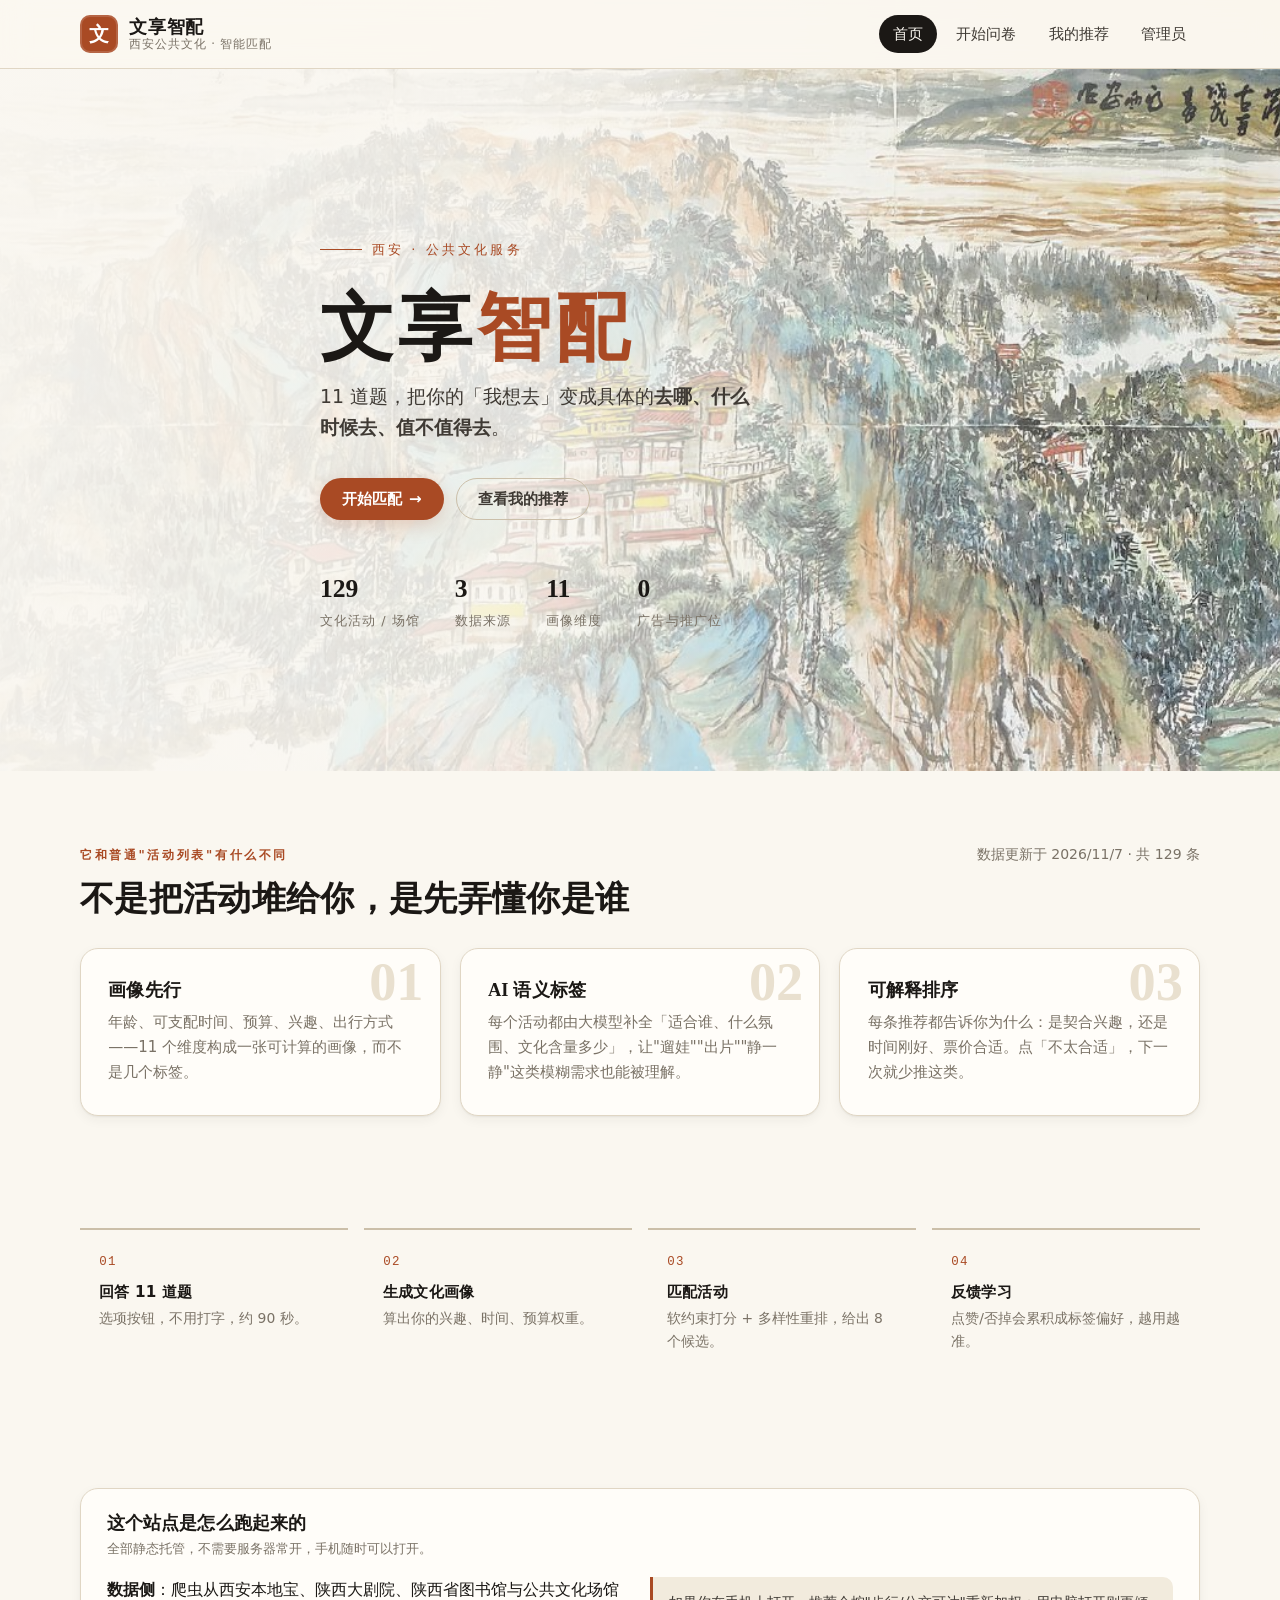
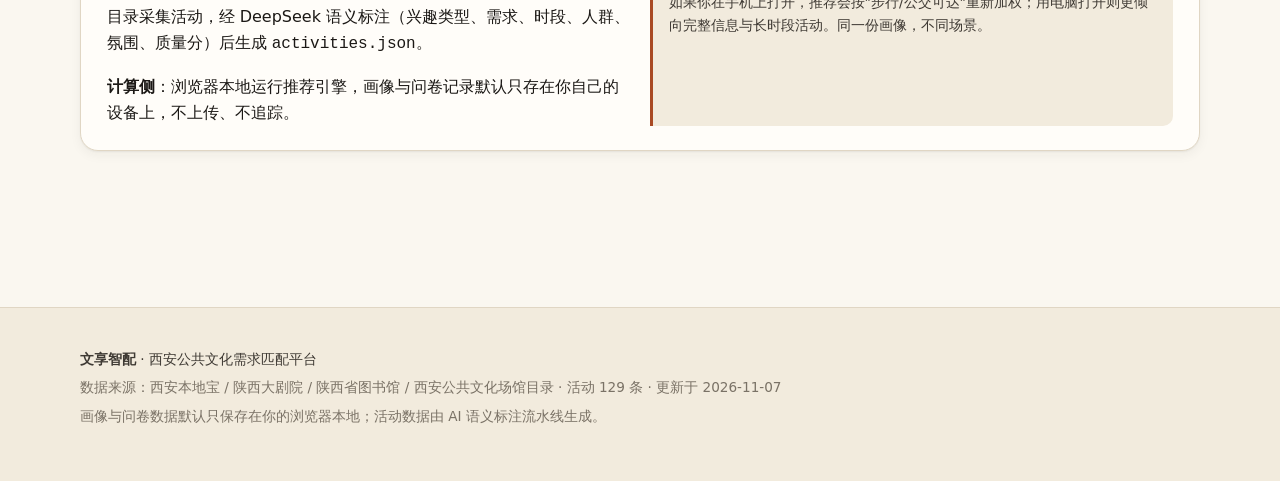
==== web/index.html @ 98fc0328 "feat: static-first rewrite with Pages deploy, explainable recommender and optional API - 前端改为纯静态 SPA" ====
<!DOCTYPE html>
<html lang="zh-CN">
<head>
  <meta charset="UTF-8">
  <meta name="viewport" content="width=device-width, initial-scale=1.0">
  <title>文享智配 · 西安公共文化智能匹配</title>
  <meta name="description" content="用 11 道题生成你的文化画像，从西安 129 个公共文化活动与场馆中，匹配此刻最适合你的那一个。">
  <meta property="og:title" content="文享智配 · 西安公共文化智能匹配">
  <meta property="og:description" content="问卷画像 + AI 语义标签 + 可解释推荐，帮你决定这个周末去哪儿。">
  <link rel="icon" href="assets/images/favicon.svg" type="image/svg+xml">
  <meta name="theme-color" content="#a94a24">
  <link rel="manifest" href="manifest.webmanifest">
  <link rel="stylesheet" href="assets/css/app.css">
</head>
<body>
  <header class="topbar" id="topbar"></header>

  <main>
    <section class="hero">
      <div class="hero-bg" aria-hidden="true"></div>
      <div class="wrap hero-inner">
        <p class="hero-kicker">西安 · 公共文化服务</p>
        <h1>文享<span class="accent">智配</span></h1>
        <p class="hero-sub">11 道题，把你的「我想去」变成具体的<strong>去哪、什么时候去、值不值得去</strong>。</p>
        <div class="hero-actions">
          <a class="btn btn-primary" href="survey.html">开始匹配 <span aria-hidden="true">→</span></a>
          <a class="btn btn-ghost" href="recommend.html" id="cta-recommend">查看我的推荐</a>
        </div>
        <div class="hero-stats">
          <div><strong id="stat-activities">—</strong><span>文化活动 / 场馆</span></div>
          <div><strong id="stat-sources">—</strong><span>数据来源</span></div>
          <div><strong>11</strong><span>画像维度</span></div>
          <div><strong>0</strong><span>广告与推广位</span></div>
        </div>
      </div>
    </section>

    <section class="section">
      <div class="wrap">
        <div class="section-head">
          <div>
            <p class="eyebrow">它和普通"活动列表"有什么不同</p>
            <h2>不是把活动堆给你，是先弄懂你是谁</h2>
          </div>
          <p class="muted small" id="dataset-note">正在加载活动数据…</p>
        </div>
        <div class="feature-grid">
          <article class="feature" data-step="01">
            <h3>画像先行</h3>
            <p>年龄、可支配时间、预算、兴趣、出行方式——11 个维度构成一张可计算的画像，而不是几个标签。</p>
          </article>
          <article class="feature" data-step="02">
            <h3>AI 语义标签</h3>
            <p>每个活动都由大模型补全「适合谁、什么氛围、文化含量多少」，让"遛娃""出片""静一静"这类模糊需求也能被理解。</p>
          </article>
          <article class="feature" data-step="03">
            <h3>可解释排序</h3>
            <p>每条推荐都告诉你为什么：是契合兴趣，还是时间刚好、票价合适。点「不太合适」，下一次就少推这类。</p>
          </article>
        </div>
      </div>
    </section>

    <section class="section-tight">
      <div class="wrap">
        <div class="flow">
          <div class="flow-step"><h4>回答 11 道题</h4><p>选项按钮，不用打字，约 90 秒。</p></div>
          <div class="flow-step"><h4>生成文化画像</h4><p>算出你的兴趣、时间、预算权重。</p></div>
          <div class="flow-step"><h4>匹配活动</h4><p>软约束打分 + 多样性重排，给出 8 个候选。</p></div>
          <div class="flow-step"><h4>反馈学习</h4><p>点赞/否掉会累积成标签偏好，越用越准。</p></div>
        </div>
      </div>
    </section>

    <section class="section">
      <div class="wrap">
        <div class="panel">
          <h3>这个站点是怎么跑起来的</h3>
          <p class="panel-sub">全部静态托管，不需要服务器常开，手机随时可以打开。</p>
          <div class="chart-grid">
            <div>
              <p><strong>数据侧</strong>：爬虫从西安本地宝、陕西大剧院、陕西省图书馆与公共文化场馆目录采集活动，经 DeepSeek 语义标注（兴趣类型、需求、时段、人群、氛围、质量分）后生成 <span class="mono">activities.json</span>。</p>
              <p style="margin-bottom:0"><strong>计算侧</strong>：浏览器本地运行推荐引擎，画像与问卷记录默认只存在你自己的设备上，不上传、不追踪。</p>
            </div>
            <div class="note">
              如果你在手机上打开，推荐会按"步行/公交可达"重新加权；用电脑打开则更倾向完整信息与长时段活动。同一份画像，不同场景。
            </div>
          </div>
        </div>
      </div>
    </section>
  </main>

  <footer class="site-footer" id="footer"></footer>

  <script type="module" src="assets/js/pages/index.js"></script>
</body>
</html>
---- web/assets/css/app.css ----
/* =========================================================================
   文享智配 · 设计系统
   纸张感底色 + 碑林墨色 + 陶土色强调，衬线标题，纯本地字体，无外部依赖。
   ========================================================================= */

:root {
  --ink: #1b1815;
  --ink-2: #3f3a34;
  --muted: #7a7266;
  --paper: #faf7f0;
  --paper-2: #f2ebdd;
  --paper-3: #e9e0cf;
  --line: #e0d6c4;
  --line-strong: #cbbfa9;
  --clay: #a94a24;
  --clay-dark: #8a3a1a;
  --clay-soft: #f6e5da;
  --jade: #35604d;
  --jade-soft: #e3ede7;
  --gold: #a98428;
  --warn: #8a5a12;
  --warn-soft: #fbf1dc;
  --white: #fffdf9;
  --shadow-sm: 0 1px 2px rgba(40, 30, 20, 0.06), 0 4px 12px rgba(40, 30, 20, 0.05);
  --shadow-md: 0 4px 12px rgba(40, 30, 20, 0.07), 0 18px 40px rgba(40, 30, 20, 0.08);
  --radius: 18px;
  --radius-sm: 12px;
  --radius-pill: 999px;
  --ring-track: #e8ddcb;
  --ring-fill: var(--clay);
  --serif: "Noto Serif SC", "Source Han Serif SC", "Songti SC", "STSong", "SimSun", Georgia, serif;
  --sans: system-ui, -apple-system, "PingFang SC", "Hiragino Sans GB", "Microsoft YaHei", "Segoe UI", sans-serif;
  --mono: "SF Mono", ui-monospace, "Cascadia Mono", Consolas, monospace;
  --maxw: 1120px;
}

* { box-sizing: border-box; }

[hidden] { display: none !important; }

html { scroll-behavior: smooth; }

body {
  margin: 0;
  background: var(--paper);
  color: var(--ink);
  font-family: var(--sans);
  font-size: 16px;
  line-height: 1.65;
  -webkit-font-smoothing: antialiased;
  text-rendering: optimizeLegibility;
}

body::before {
  content: "";
  position: fixed;
  inset: 0;
  pointer-events: none;
  z-index: -1;
  background:
    radial-gradient(1200px 600px at 12% -10%, #fffdf8 0%, transparent 60%),
    radial-gradient(900px 500px at 100% 0%, #f7f0e2 0%, transparent 55%);
}

h1, h2, h3, h4 {
  font-family: var(--serif);
  font-weight: 700;
  line-height: 1.25;
  color: var(--ink);
  margin: 0 0 0.5em;
  letter-spacing: 0.01em;
}

p { margin: 0 0 1em; }
a { color: var(--clay-dark); text-decoration: none; }
a:hover { text-decoration: underline; }
img { max-width: 100%; display: block; }
button { font: inherit; }
:focus-visible { outline: 2px solid var(--clay); outline-offset: 3px; border-radius: 4px; }

.muted { color: var(--muted); }
.small { font-size: 0.875rem; }
.mono { font-family: var(--mono); }
.sr-only {
  position: absolute; width: 1px; height: 1px; padding: 0; margin: -1px;
  overflow: hidden; clip: rect(0 0 0 0); white-space: nowrap; border: 0;
}

.wrap { width: min(100% - 2.5rem, var(--maxw)); margin-inline: auto; }
.section { padding: 4.5rem 0; }
.section-tight { padding: 2.5rem 0; }
.section-head { display: flex; align-items: baseline; justify-content: space-between; gap: 1rem; margin-bottom: 1.75rem; flex-wrap: wrap; }
.section-head h2 { font-size: clamp(1.5rem, 3vw, 2.1rem); margin: 0; }
.eyebrow {
  font-family: var(--sans); font-size: 0.75rem; letter-spacing: 0.22em;
  text-transform: uppercase; color: var(--clay); font-weight: 700; margin-bottom: 0.75rem;
}
.lead { font-size: 1.1rem; color: var(--ink-2); max-width: 62ch; }

/* ------------------------------------------------------------------ 顶栏 */
.topbar { position: sticky; top: 0; z-index: 50; background: rgba(250, 247, 240, 0.82); backdrop-filter: blur(14px); border-bottom: 1px solid var(--line); }
.topbar-inner { width: min(100% - 2.5rem, var(--maxw)); margin-inline: auto; display: flex; align-items: center; justify-content: space-between; gap: 1.5rem; height: 68px; }
.brand { display: inline-flex; align-items: center; gap: 0.7rem; color: var(--ink); }
.brand:hover { text-decoration: none; }
.brand-mark {
  width: 38px; height: 38px; display: grid; place-items: center;
  background: var(--clay); color: #fff; border-radius: 10px;
  font-family: var(--serif); font-size: 1.25rem; font-weight: 700;
  box-shadow: inset 0 0 0 2px rgba(255,255,255,0.15);
}
.brand-text { display: flex; flex-direction: column; line-height: 1.15; }
.brand-text strong { font-family: var(--serif); font-size: 1.15rem; letter-spacing: 0.04em; }
.brand-text small { color: var(--muted); font-size: 0.72rem; letter-spacing: 0.08em; }
.topnav { display: flex; gap: 0.35rem; flex-wrap: wrap; }
.topnav a {
  color: var(--ink-2); padding: 0.45rem 0.85rem; border-radius: var(--radius-pill);
  font-size: 0.92rem; transition: background 0.18s ease, color 0.18s ease;
}
.topnav a:hover { background: var(--paper-2); text-decoration: none; }
.topnav a.is-active { background: var(--ink); color: var(--paper); }

/* ---------------------------------------------------------------- 按钮 */
.btn {
  display: inline-flex; align-items: center; justify-content: center; gap: 0.45rem;
  padding: 0.68rem 1.3rem; border-radius: var(--radius-pill);
  border: 1px solid transparent; cursor: pointer; font-size: 0.95rem;
  font-weight: 600; line-height: 1.2; transition: transform 0.16s ease, background 0.18s ease, border-color 0.18s ease, box-shadow 0.18s ease;
  text-decoration: none;
}
.btn:hover { text-decoration: none; transform: translateY(-1px); }
.btn:active { transform: translateY(0); }
.btn-primary { background: var(--clay); color: #fff; box-shadow: 0 6px 18px rgba(169, 74, 36, 0.22); }
.btn-primary:hover { background: var(--clay-dark); }
.btn-ghost { background: transparent; border-color: var(--line-strong); color: var(--ink-2); }
.btn-ghost:hover { border-color: var(--ink-2); background: var(--white); }
.btn-ink { background: var(--ink); color: var(--paper); }
.btn-ink:hover { background: #000; }
.btn-sm { padding: 0.42rem 0.9rem; font-size: 0.85rem; }
.btn[disabled] { opacity: 0.45; pointer-events: none; }

.chip {
  display: inline-flex; align-items: center; gap: 0.3rem;
  padding: 0.28rem 0.7rem; border-radius: var(--radius-pill);
  font-size: 0.8rem; line-height: 1.3; border: 1px solid transparent; white-space: nowrap;
}
.chip-soft { background: var(--clay-soft); color: var(--clay-dark); }
.chip-warn { background: var(--warn-soft); color: var(--warn); }
.chip-jade { background: var(--jade-soft); color: var(--jade); }
.chip-line { border-color: var(--line-strong); color: var(--ink-2); background: var(--white); }
.chip-row { display: flex; flex-wrap: wrap; gap: 0.45rem; }

/* ---------------------------------------------------------------- 首页 */
.hero { position: relative; min-height: min(78vh, 720px); display: grid; align-items: center; overflow: hidden; }
.hero-bg { position: absolute; inset: 0; background: url("../images/xian_city_wall.jpg") center 30% / cover no-repeat; filter: saturate(0.85); }
.hero-bg::after {
  content: ""; position: absolute; inset: 0;
  background: linear-gradient(100deg, rgba(250, 247, 240, 0.97) 0%, rgba(250, 247, 240, 0.86) 42%, rgba(250, 247, 240, 0.25) 78%, rgba(250, 247, 240, 0.05) 100%);
}
.hero-inner { position: relative; z-index: 1; padding: 5.5rem 0 4rem; max-width: 640px; }
.hero h1 { font-size: clamp(2.8rem, 7vw, 4.6rem); letter-spacing: 0.06em; margin-bottom: 0.35rem; }
.hero h1 .accent { color: var(--clay); }
.hero-kicker { display: inline-flex; align-items: center; gap: 0.6rem; font-size: 0.82rem; letter-spacing: 0.24em; color: var(--clay); text-transform: uppercase; margin-bottom: 1.4rem; }
.hero-kicker::before { content: ""; width: 42px; height: 1px; background: var(--clay); display: inline-block; }
.hero-sub { font-size: 1.18rem; color: var(--ink-2); max-width: 36ch; margin-bottom: 2.2rem; }
.hero-actions { display: flex; gap: 0.8rem; flex-wrap: wrap; }
.hero-stats { display: flex; gap: 2.2rem; margin-top: 3rem; flex-wrap: wrap; }
.hero-stats div { display: flex; flex-direction: column; }
.hero-stats strong { font-family: var(--serif); font-size: 1.6rem; color: var(--ink); }
.hero-stats span { font-size: 0.8rem; color: var(--muted); letter-spacing: 0.08em; }

.feature-grid { display: grid; grid-template-columns: repeat(3, 1fr); gap: 1.2rem; }
.feature {
  background: var(--white); border: 1px solid var(--line); border-radius: var(--radius);
  padding: 1.9rem 1.7rem; box-shadow: var(--shadow-sm); position: relative; overflow: hidden;
}
.feature::before { content: attr(data-step); position: absolute; top: 0.4rem; right: 1rem; font-family: var(--serif); font-size: 3.4rem; color: var(--paper-3); font-weight: 700; line-height: 1; }
.feature h3 { font-size: 1.15rem; margin-bottom: 0.5rem; }
.feature p { color: var(--muted); font-size: 0.94rem; margin: 0; }

.flow { display: grid; grid-template-columns: repeat(4, 1fr); gap: 1rem; counter-reset: step; }
.flow-step { padding: 1.4rem 1.2rem; border-top: 2px solid var(--line-strong); }
.flow-step h4 { font-family: var(--sans); font-size: 0.95rem; margin-bottom: 0.35rem; }
.flow-step p { color: var(--muted); font-size: 0.87rem; margin: 0; }
.flow-step::before { counter-increment: step; content: "0" counter(step); display: block; font-family: var(--mono); color: var(--clay); font-size: 0.78rem; margin-bottom: 0.6rem; letter-spacing: 0.1em; }

/* ---------------------------------------------------------------- 问卷 */
.survey-shell { min-height: calc(100vh - 68px); display: grid; place-items: center; padding: 2.5rem 1.25rem 3.5rem; background: linear-gradient(180deg, #f7f2e8 0%, var(--paper) 60%); }
.survey-card { width: min(100%, 780px); background: var(--white); border: 1px solid var(--line); border-radius: 24px; box-shadow: var(--shadow-md); overflow: hidden; }
.survey-top { padding: 1.4rem 1.8rem 1.1rem; border-bottom: 1px solid var(--line); background: linear-gradient(180deg, #fffdf8, #fbf6ec); }
.survey-progress { display: flex; align-items: center; gap: 1rem; margin-top: 0.9rem; }
.progress-track { flex: 1; height: 6px; border-radius: 999px; background: var(--paper-3); overflow: hidden; }
.progress-fill { height: 100%; width: 0; background: linear-gradient(90deg, var(--clay), #c9723f); border-radius: 999px; transition: width 0.45s cubic-bezier(0.22, 1, 0.36, 1); }
.progress-text { font-family: var(--mono); font-size: 0.8rem; color: var(--muted); white-space: nowrap; }
.survey-body { padding: 1.8rem; display: flex; flex-direction: column; gap: 1.1rem; }
.bubble { max-width: 88%; padding: 0.9rem 1.15rem; border-radius: 16px; font-size: 1rem; animation: bubble-in 0.32s ease both; }
.bubble-bot { background: var(--paper-2); color: var(--ink); border-bottom-left-radius: 4px; align-self: flex-start; }
.bubble-user { background: var(--ink); color: var(--paper); border-bottom-right-radius: 4px; align-self: flex-end; }
.bubble + .bubble { margin-top: -0.2rem; }
.survey-question { font-family: var(--serif); font-size: clamp(1.35rem, 2.6vw, 1.7rem); margin: 0.2rem 0 0; }
.survey-why { color: var(--muted); font-size: 0.88rem; margin: 0; }
.options { display: grid; grid-template-columns: repeat(2, 1fr); gap: 0.7rem; }
.options.is-wide { grid-template-columns: repeat(3, 1fr); }
.option {
  text-align: left; background: var(--white); border: 1px solid var(--line);
  border-radius: 14px; padding: 0.85rem 1rem; cursor: pointer; transition: all 0.16s ease;
  display: flex; flex-direction: column; gap: 0.2rem; position: relative;
}
.option:hover { border-color: var(--clay); background: #fffaf5; transform: translateY(-1px); }
.option .opt-key { font-family: var(--mono); font-size: 0.72rem; color: var(--muted); letter-spacing: 0.1em; }
.option .opt-label { font-weight: 600; font-size: 0.98rem; color: var(--ink); }
.option .opt-hint { font-size: 0.78rem; color: var(--muted); line-height: 1.4; }
.option[aria-pressed="true"] { border-color: var(--clay); background: var(--clay-soft); box-shadow: 0 0 0 1px var(--clay) inset; }
.option[aria-pressed="true"] .opt-key { color: var(--clay-dark); }
.survey-actions { display: flex; align-items: center; justify-content: space-between; gap: 1rem; padding-top: 0.4rem; }
.survey-hint { font-size: 0.8rem; color: var(--muted); }
.kbd { font-family: var(--mono); font-size: 0.72rem; border: 1px solid var(--line-strong); border-bottom-width: 2px; border-radius: 5px; padding: 0.05rem 0.35rem; background: var(--white); color: var(--ink-2); }
.typing { display: inline-flex; gap: 4px; align-items: center; }
.typing i { width: 6px; height: 6px; border-radius: 50%; background: var(--muted); animation: blink 1.2s infinite ease-in-out; }
.typing i:nth-child(2) { animation-delay: 0.15s; }
.typing i:nth-child(3) { animation-delay: 0.3s; }

/* ---------------------------------------------------------------- 推荐 */
.page-head { padding: 3rem 0 1.5rem; }
.page-head h1 { font-size: clamp(2rem, 4.6vw, 3rem); }
.profile-bar { display: flex; flex-wrap: wrap; gap: 0.5rem; margin: 1.1rem 0 0; }
.profile-chip { background: var(--white); border: 1px solid var(--line); border-radius: var(--radius-pill); padding: 0.35rem 0.85rem; font-size: 0.82rem; color: var(--ink-2); }
.profile-chip b { color: var(--muted); font-weight: 500; margin-right: 0.3rem; }

.lookup { background: var(--white); border: 1px solid var(--line); border-radius: var(--radius); padding: 1.35rem 1.5rem; box-shadow: var(--shadow-sm); margin-bottom: 1.5rem; }
.lookup h2 { font-family: var(--sans); font-size: 1rem; letter-spacing: 0.02em; margin-bottom: 0.75rem; }
.lookup-row { display: flex; gap: 0.6rem; flex-wrap: wrap; }
.lookup input {
  flex: 1 1 320px; min-width: 0; padding: 0.75rem 1rem; border-radius: var(--radius-pill);
  border: 1px solid var(--line-strong); background: var(--paper); font: inherit; color: var(--ink);
}
.lookup input:focus { outline: none; border-color: var(--clay); background: var(--white); box-shadow: 0 0 0 3px rgba(169, 74, 36, 0.12); }
.example-chips { display: flex; flex-wrap: wrap; gap: 0.4rem; margin-top: 0.8rem; }
.example-chip { background: var(--paper-2); border: none; color: var(--ink-2); border-radius: var(--radius-pill); padding: 0.3rem 0.75rem; font-size: 0.8rem; cursor: pointer; }
.example-chip:hover { background: var(--paper-3); }

.toolbar { display: flex; align-items: center; justify-content: space-between; gap: 1rem; flex-wrap: wrap; margin-bottom: 1.2rem; }
.toolbar .meta { font-size: 0.85rem; color: var(--muted); }
.toolbar-actions { display: flex; gap: 0.5rem; flex-wrap: wrap; }

.rec-list { display: flex; flex-direction: column; gap: 1rem; }
.rec-card {
  display: grid; grid-template-columns: 96px 1fr; gap: 1.4rem;
  background: var(--white); border: 1px solid var(--line); border-radius: var(--radius);
  padding: 1.5rem 1.6rem; box-shadow: var(--shadow-sm);
  animation: card-in 0.5s cubic-bezier(0.22, 1, 0.36, 1) both; animation-delay: var(--delay, 0ms);
  transition: box-shadow 0.2s ease, transform 0.2s ease, border-color 0.2s ease;
}
.rec-card:hover { box-shadow: var(--shadow-md); transform: translateY(-2px); border-color: var(--line-strong); }
.rec-score { display: flex; flex-direction: column; align-items: center; gap: 0.4rem; }
.rec-body { display: flex; flex-direction: column; min-width: 0; }
.ring { display: block; }
.ring-text { font-family: var(--serif); font-size: 1.15rem; font-weight: 700; fill: var(--ink); }
.rec-score-label { font-size: 0.72rem; color: var(--clay); letter-spacing: 0.06em; text-align: center; }
.rec-head h3 { font-size: 1.32rem; margin: 0 0 0.3rem; }
.rec-meta { display: flex; flex-wrap: wrap; gap: 0.5rem; margin: 0; font-size: 0.82rem; color: var(--muted); }
.rec-meta span { position: relative; }
.rec-meta span + span::before { content: "·"; margin-right: 0.5rem; color: var(--line-strong); }
.price-tag { color: var(--ink-2); font-weight: 600; }
.price-tag.is-free { color: var(--jade); }
.rec-summary { margin: 0.75rem 0 0.85rem; color: var(--ink-2); font-size: 0.97rem; }
.rec-ai {
  margin: 0 0 0.85rem; padding: 0.7rem 0.9rem; border-radius: 10px;
  background: var(--jade-soft); color: #24483a; font-size: 0.9rem; line-height: 1.6;
}
.ai-badge {
  display: inline-block; margin-right: 0.45rem; padding: 0.05rem 0.4rem;
  border-radius: 4px; background: var(--jade); color: #fff;
  font-size: 0.68rem; letter-spacing: 0.06em; vertical-align: 0.1em;
}
.rec-detail { margin: 0.9rem 0 0; border-top: 1px dashed var(--line); padding-top: 0.7rem; }
.rec-detail summary { cursor: pointer; font-size: 0.85rem; color: var(--clay-dark); font-weight: 600; list-style: none; display: inline-flex; align-items: center; gap: 0.35rem; }
.rec-detail summary::-webkit-details-marker { display: none; }
.rec-detail summary::after { content: "＋"; font-size: 0.8rem; }
.rec-detail[open] summary::after { content: "－"; }
.dim-list { display: grid; gap: 0.4rem; margin: 0.8rem 0; }
.dim-row { display: grid; grid-template-columns: 5rem 1fr 2rem; align-items: center; gap: 0.6rem; font-size: 0.8rem; color: var(--muted); }
.dim-row b { font-family: var(--mono); font-weight: 500; color: var(--ink-2); text-align: right; }
.dim-track { height: 5px; background: var(--paper-3); border-radius: 999px; overflow: hidden; }
.dim-track i { display: block; height: 100%; background: linear-gradient(90deg, var(--clay), #d08a5c); border-radius: 999px; }
.rec-facts { display: grid; grid-template-columns: 3rem 1fr; gap: 0.35rem 0.8rem; margin: 0.6rem 0 0; font-size: 0.85rem; }
.rec-facts dt { color: var(--muted); }
.rec-facts dd { margin: 0; color: var(--ink-2); }
.rec-foot { display: flex; align-items: center; justify-content: space-between; gap: 1rem; margin-top: 1rem; flex-wrap: wrap; }
.rec-actions { display: flex; gap: 0.4rem; }
.btn-like, .btn-dislike { background: var(--paper-2); border: 1px solid transparent; color: var(--ink-2); font-size: 0.82rem; padding: 0.4rem 0.85rem; }
.btn-like:hover { background: var(--jade-soft); color: var(--jade); }
.btn-dislike:hover { background: var(--warn-soft); color: var(--warn); }
.btn-like[aria-pressed="true"] { background: var(--jade); color: #fff; }
.btn-dislike[aria-pressed="true"] { background: var(--warn); color: #fff; }

.empty-state { text-align: center; padding: 3rem 1.5rem; background: var(--white); border: 1px dashed var(--line-strong); border-radius: var(--radius); }

/* 没有画像时，隐藏需要画像才有意义的控件 */
body.no-profile .lookup,
body.no-profile .toolbar-actions { display: none; }
.empty-state h3 { margin-bottom: 0.5rem; }
.empty-state p { color: var(--muted); margin-bottom: 1.2rem; }
.loading { padding: 3rem; text-align: center; color: var(--muted); }

/* ---------------------------------------------------------------- 管理端 */
.admin-head { padding: 2.8rem 0 1rem; }
.tabs { display: inline-flex; gap: 0.25rem; background: var(--paper-2); border-radius: var(--radius-pill); padding: 0.25rem; margin: 1rem 0 1.75rem; }
.tabs button { border: none; background: transparent; padding: 0.45rem 1rem; border-radius: var(--radius-pill); cursor: pointer; font-size: 0.88rem; color: var(--ink-2); }
.tabs button[aria-selected="true"] { background: var(--ink); color: var(--paper); }
.stat-grid { display: grid; grid-template-columns: repeat(4, 1fr); gap: 0.9rem; margin-bottom: 1.8rem; }
.stat-card { background: var(--white); border: 1px solid var(--line); border-radius: var(--radius-sm); padding: 1.1rem 1.2rem; display: flex; flex-direction: column; gap: 0.15rem; }
.stat-label { font-size: 0.78rem; color: var(--muted); letter-spacing: 0.06em; }
.stat-value { font-family: var(--serif); font-size: 1.9rem; line-height: 1.15; }
.stat-hint { font-size: 0.75rem; color: var(--muted); }
.panel { background: var(--white); border: 1px solid var(--line); border-radius: var(--radius); padding: 1.5rem 1.6rem; box-shadow: var(--shadow-sm); margin-bottom: 1.2rem; }
.panel h3 { font-size: 1.1rem; margin-bottom: 0.2rem; }
.panel-sub { color: var(--muted); font-size: 0.84rem; margin-bottom: 1.1rem; }
.chart-grid { display: grid; grid-template-columns: repeat(2, minmax(0, 1fr)); gap: 1.2rem; }
.bar-row { display: grid; grid-template-columns: 6.5rem 1fr 3.4rem; align-items: center; gap: 0.7rem; margin: 0.42rem 0; font-size: 0.86rem; }
.bar-row span { color: var(--ink-2); overflow: hidden; text-overflow: ellipsis; white-space: nowrap; }
.bar-track { height: 8px; background: var(--paper-2); border-radius: 999px; overflow: hidden; }
.bar-fill { height: 100%; border-radius: 999px; background: linear-gradient(90deg, var(--clay), #cf8558); }
.bar-fill.is-jade { background: linear-gradient(90deg, var(--jade), #6b9b83); }
.bar-row b { font-family: var(--mono); font-size: 0.78rem; font-weight: 500; color: var(--muted); text-align: right; }
.insight-list { list-style: none; padding: 0; margin: 0; display: grid; gap: 0.7rem; }
.insight-list li { display: grid; grid-template-columns: 1.6rem 1fr; gap: 0.7rem; align-items: start; font-size: 0.92rem; color: var(--ink-2); }
.insight-list li::before { content: "·"; font-family: var(--serif); font-size: 1.6rem; line-height: 1; color: var(--clay); }
.table { width: 100%; border-collapse: collapse; font-size: 0.86rem; }
.table th, .table td { text-align: left; padding: 0.55rem 0.6rem; border-bottom: 1px solid var(--line); }
.table th { color: var(--muted); font-weight: 600; font-size: 0.78rem; letter-spacing: 0.05em; }
.table tbody tr:hover { background: var(--paper); }
.admin-actions { display: flex; gap: 0.6rem; flex-wrap: wrap; align-items: center; }
.note { background: var(--paper-2); border-left: 3px solid var(--clay); padding: 0.85rem 1rem; border-radius: 0 10px 10px 0; font-size: 0.86rem; color: var(--ink-2); }

/* ---------------------------------------------------------------- 页脚 */
.site-footer { border-top: 1px solid var(--line); margin-top: 4rem; padding: 2.5rem 0 3rem; background: var(--paper-2); }
.footer-inner { width: min(100% - 2.5rem, var(--maxw)); margin-inline: auto; font-size: 0.85rem; color: var(--ink-2); }
.footer-inner p { margin: 0 0 0.4rem; }
.footer-inner .muted { color: var(--muted); }

/* ---------------------------------------------------------------- 提示 */
#toast-host { position: fixed; left: 50%; bottom: 2rem; transform: translateX(-50%); z-index: 100; display: flex; flex-direction: column; gap: 0.5rem; align-items: center; }
.toast {
  background: var(--ink); color: var(--paper); padding: 0.65rem 1.15rem; border-radius: var(--radius-pill);
  font-size: 0.88rem; box-shadow: var(--shadow-md); opacity: 0; transform: translateY(8px);
  transition: opacity 0.25s ease, transform 0.25s ease; pointer-events: none;
}
.toast.is-visible { opacity: 1; transform: translateY(0); }
.toast-error { background: #7a2418; }
.toast-success { background: var(--jade); }

/* ---------------------------------------------------------------- 动效 */
@keyframes bubble-in { from { opacity: 0; transform: translateY(6px); } to { opacity: 1; transform: none; } }
@keyframes card-in { from { opacity: 0; transform: translateY(10px); } to { opacity: 1; transform: none; } }
@keyframes blink { 0%, 80%, 100% { opacity: 0.25; } 40% { opacity: 1; } }

@media (prefers-reduced-motion: reduce) {
  *, *::before, *::after { animation-duration: 0.01ms !important; transition-duration: 0.01ms !important; }
  html { scroll-behavior: auto; }
}

/* ---------------------------------------------------------------- 响应式 */
@media (max-width: 960px) {
  .feature-grid { grid-template-columns: 1fr; }
  .flow { grid-template-columns: repeat(2, 1fr); }
  .stat-grid { grid-template-columns: repeat(2, 1fr); }
  .chart-grid { grid-template-columns: 1fr; }
  .topnav a { padding: 0.4rem 0.6rem; font-size: 0.86rem; }
  .brand-text small { display: none; }
}

@media (max-width: 720px) {
  .wrap { width: calc(100% - 2rem); }
  .hero { min-height: auto; }
  .hero-inner { padding: 3.5rem 0 2.5rem; }
  .hero-sub { font-size: 1rem; }
  .hero-stats { gap: 1.2rem; margin-top: 2rem; }
  .section { padding: 3rem 0; }
  .rec-card { grid-template-columns: 1fr; padding: 1.25rem; gap: 0.9rem; }
  .rec-score { flex-direction: row; align-items: center; gap: 0.8rem; }
  .rec-score .ring { width: 58px; height: 58px; }
  .options { grid-template-columns: 1fr; }
  .options.is-wide { grid-template-columns: 1fr; }
  .survey-body { padding: 1.2rem; }
  .survey-top { padding: 1.1rem 1.2rem 0.9rem; }
  .topbar-inner { height: auto; padding: 0.7rem 0; flex-direction: column; align-items: flex-start; gap: 0.6rem; }
  .topnav { width: 100%; overflow-x: auto; padding-bottom: 0.2rem; }
  .bar-row { grid-template-columns: 5rem 1fr 3rem; }
  .rec-foot { flex-direction: column; align-items: stretch; }
  .rec-actions { justify-content: space-between; }
  .lookup { padding: 1.1rem; }
}

/* ---------------------------------------------------------------- 打印 */
@media print {
  body { background: #fff; }
  .topbar, .site-footer, .admin-actions, .tabs, .lookup, #toast-host, .rec-actions, .btn { display: none !important; }
  .panel, .stat-card, .rec-card { box-shadow: none; border-color: #ccc; break-inside: avoid; }
  .wrap { width: 100%; }
  a { color: inherit; text-decoration: none; }
}
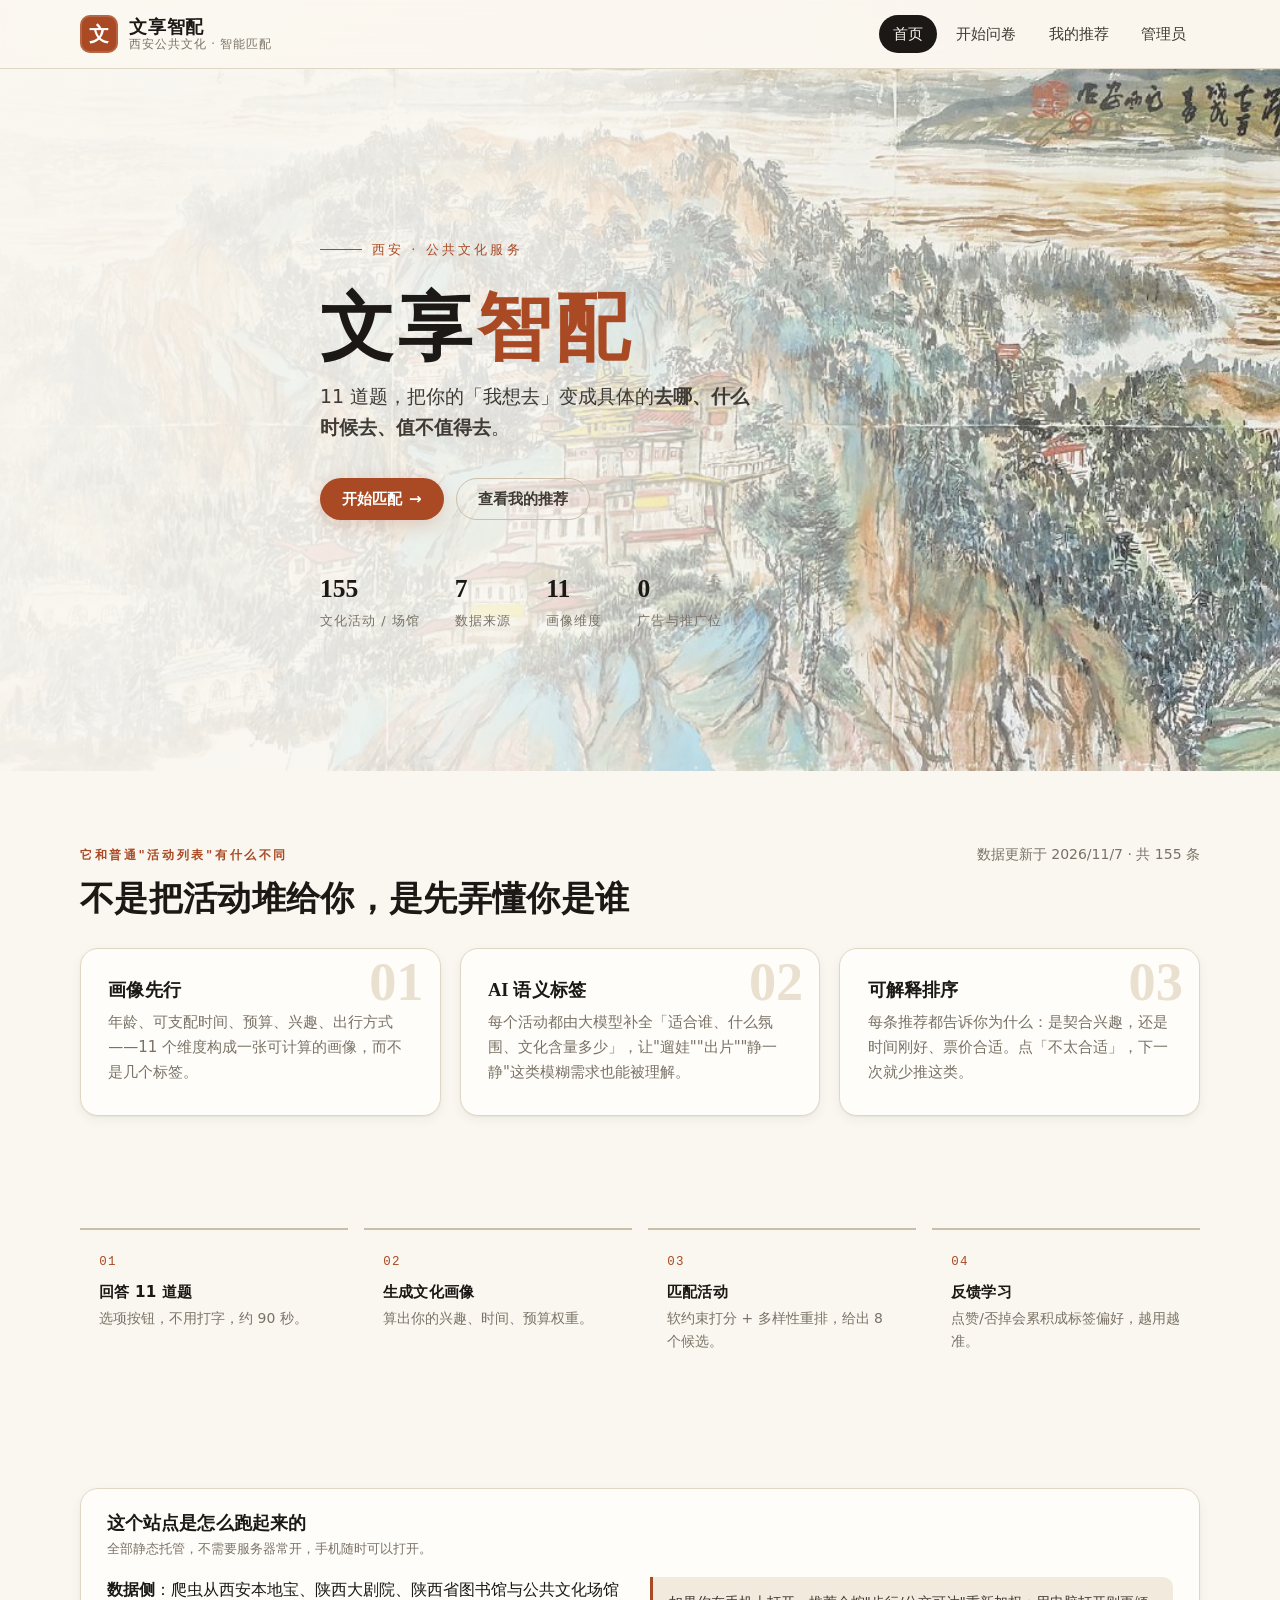
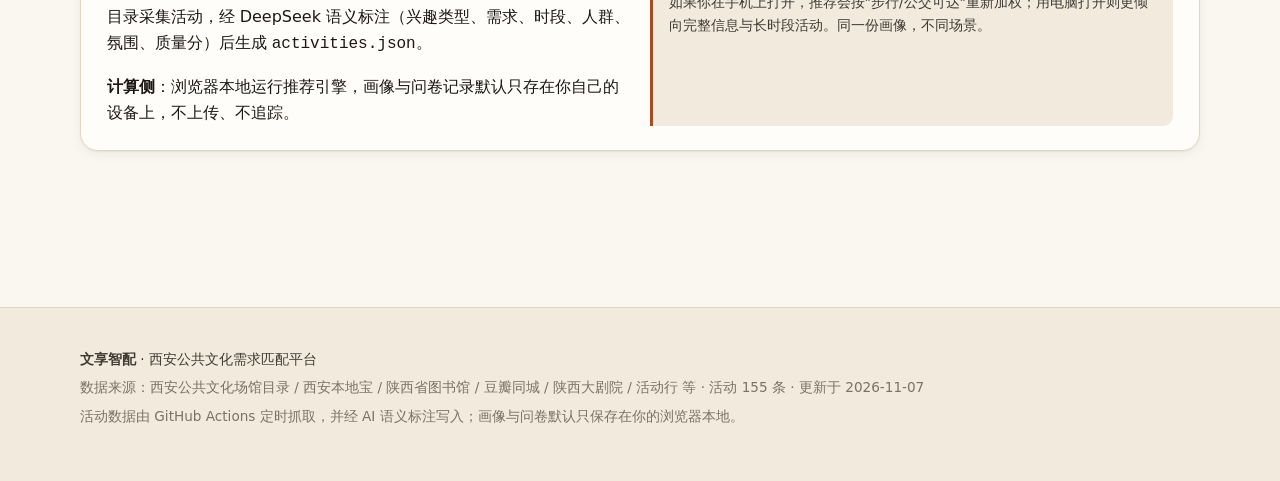
==== commit 7b1ecbd5: "chore: refresh data twice a day and drop hard-coded activity count" ====
--- a/web/index.html
+++ b/web/index.html
@@ -4,7 +4,7 @@
   <meta charset="UTF-8">
   <meta name="viewport" content="width=device-width, initial-scale=1.0">
   <title>文享智配 · 西安公共文化智能匹配</title>
-  <meta name="description" content="用 11 道题生成你的文化画像，从西安 129 个公共文化活动与场馆中，匹配此刻最适合你的那一个。">
+  <meta name="description" content="用 11 道题生成你的文化画像，从西安上百个公共文化活动与场馆中，匹配此刻最适合你的那一个。">
   <meta property="og:title" content="文享智配 · 西安公共文化智能匹配">
   <meta property="og:description" content="问卷画像 + AI 语义标签 + 可解释推荐，帮你决定这个周末去哪儿。">
   <link rel="icon" href="assets/images/favicon.svg" type="image/svg+xml">
@@ -96,3 +96,4 @@
   <script type="module" src="assets/js/pages/index.js"></script>
 </body>
 </html>
+
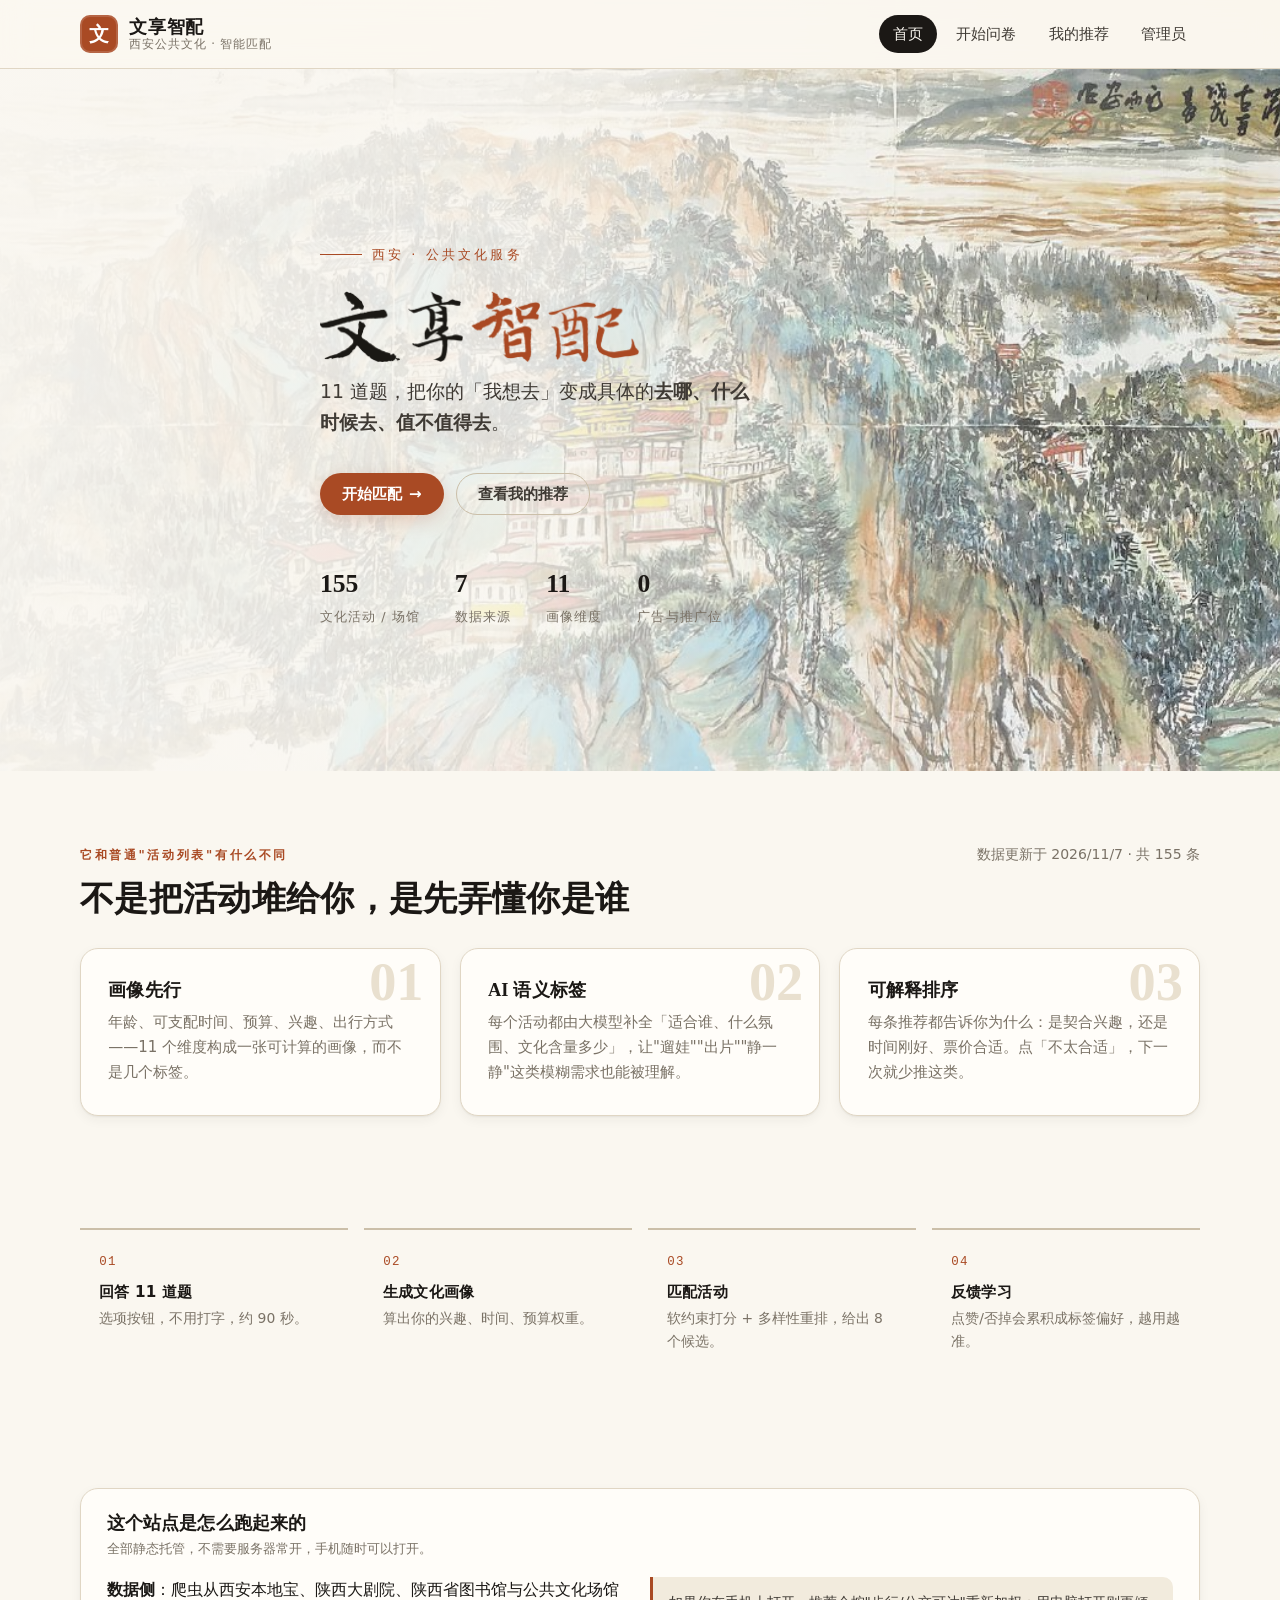
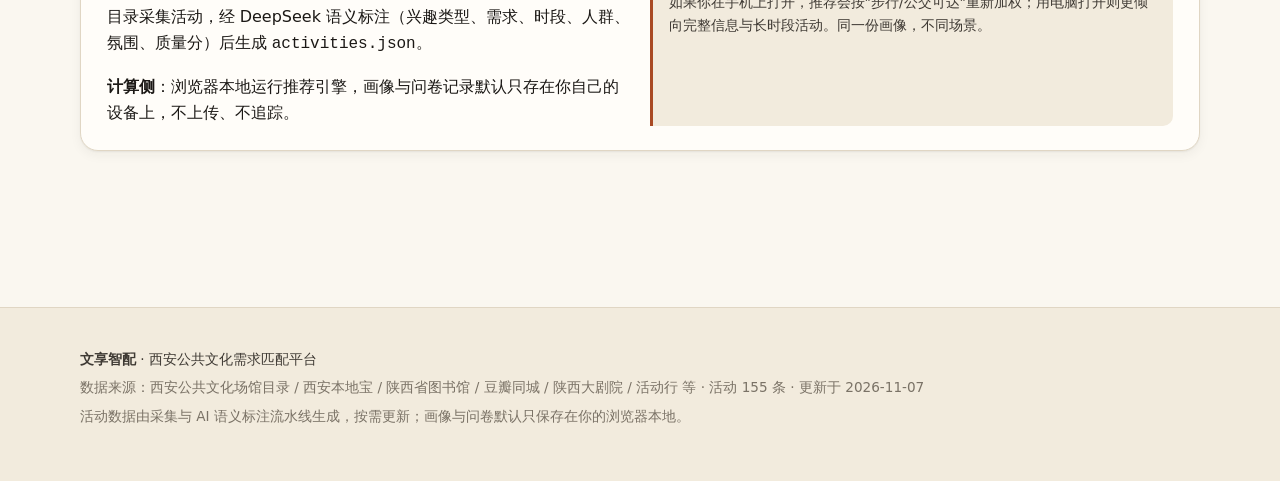
==== commit 9c1a9593: "feat(home): 首页「文享智配」换成书法字标图片 - 四个字各一张透明 webp，按 1em 高度、底边对齐并排，字距用 flex gap 控制 - 智/配 生成赭色版本，保留原来的双色标题感" ====
--- a/web/index.html
+++ b/web/index.html
@@ -20,7 +20,13 @@
       <div class="hero-bg" aria-hidden="true"></div>
       <div class="wrap hero-inner">
         <p class="hero-kicker">西安 · 公共文化服务</p>
-        <h1>文享<span class="accent">智配</span></h1>
+        <h1 class="wordmark">
+          <span class="sr-only">文享智配</span>
+          <img src="assets/images/title/wen.webp" alt="" aria-hidden="true" width="327" height="300">
+          <img src="assets/images/title/xiang.webp" alt="" aria-hidden="true" width="224" height="300">
+          <img src="assets/images/title/zhi-clay.webp" alt="" aria-hidden="true" width="278" height="300">
+          <img src="assets/images/title/pei-clay.webp" alt="" aria-hidden="true" width="371" height="300">
+        </h1>
         <p class="hero-sub">11 道题，把你的「我想去」变成具体的<strong>去哪、什么时候去、值不值得去</strong>。</p>
         <div class="hero-actions">
           <a class="btn btn-primary" href="survey.html">开始匹配 <span aria-hidden="true">→</span></a>
--- a/web/assets/css/app.css
+++ b/web/assets/css/app.css
@@ -159,6 +159,12 @@
 .hero-inner { position: relative; z-index: 1; padding: 5.5rem 0 4rem; max-width: 640px; }
 .hero h1 { font-size: clamp(2.8rem, 7vw, 4.6rem); letter-spacing: 0.06em; margin-bottom: 0.35rem; }
 .hero h1 .accent { color: var(--clay); }
+/* 书法字标：四个字的图片按 1em 高度并排，底部对齐，间距交给字形自身的留白 */
+.hero h1.wordmark {
+  display: flex; align-items: flex-end; gap: 0.11em;
+  line-height: 0; margin-bottom: 0.9rem;
+}
+.hero h1.wordmark img { height: 1em; width: auto; display: block; }
 .hero-kicker { display: inline-flex; align-items: center; gap: 0.6rem; font-size: 0.82rem; letter-spacing: 0.24em; color: var(--clay); text-transform: uppercase; margin-bottom: 1.4rem; }
 .hero-kicker::before { content: ""; width: 42px; height: 1px; background: var(--clay); display: inline-block; }
 .hero-sub { font-size: 1.18rem; color: var(--ink-2); max-width: 36ch; margin-bottom: 2.2rem; }
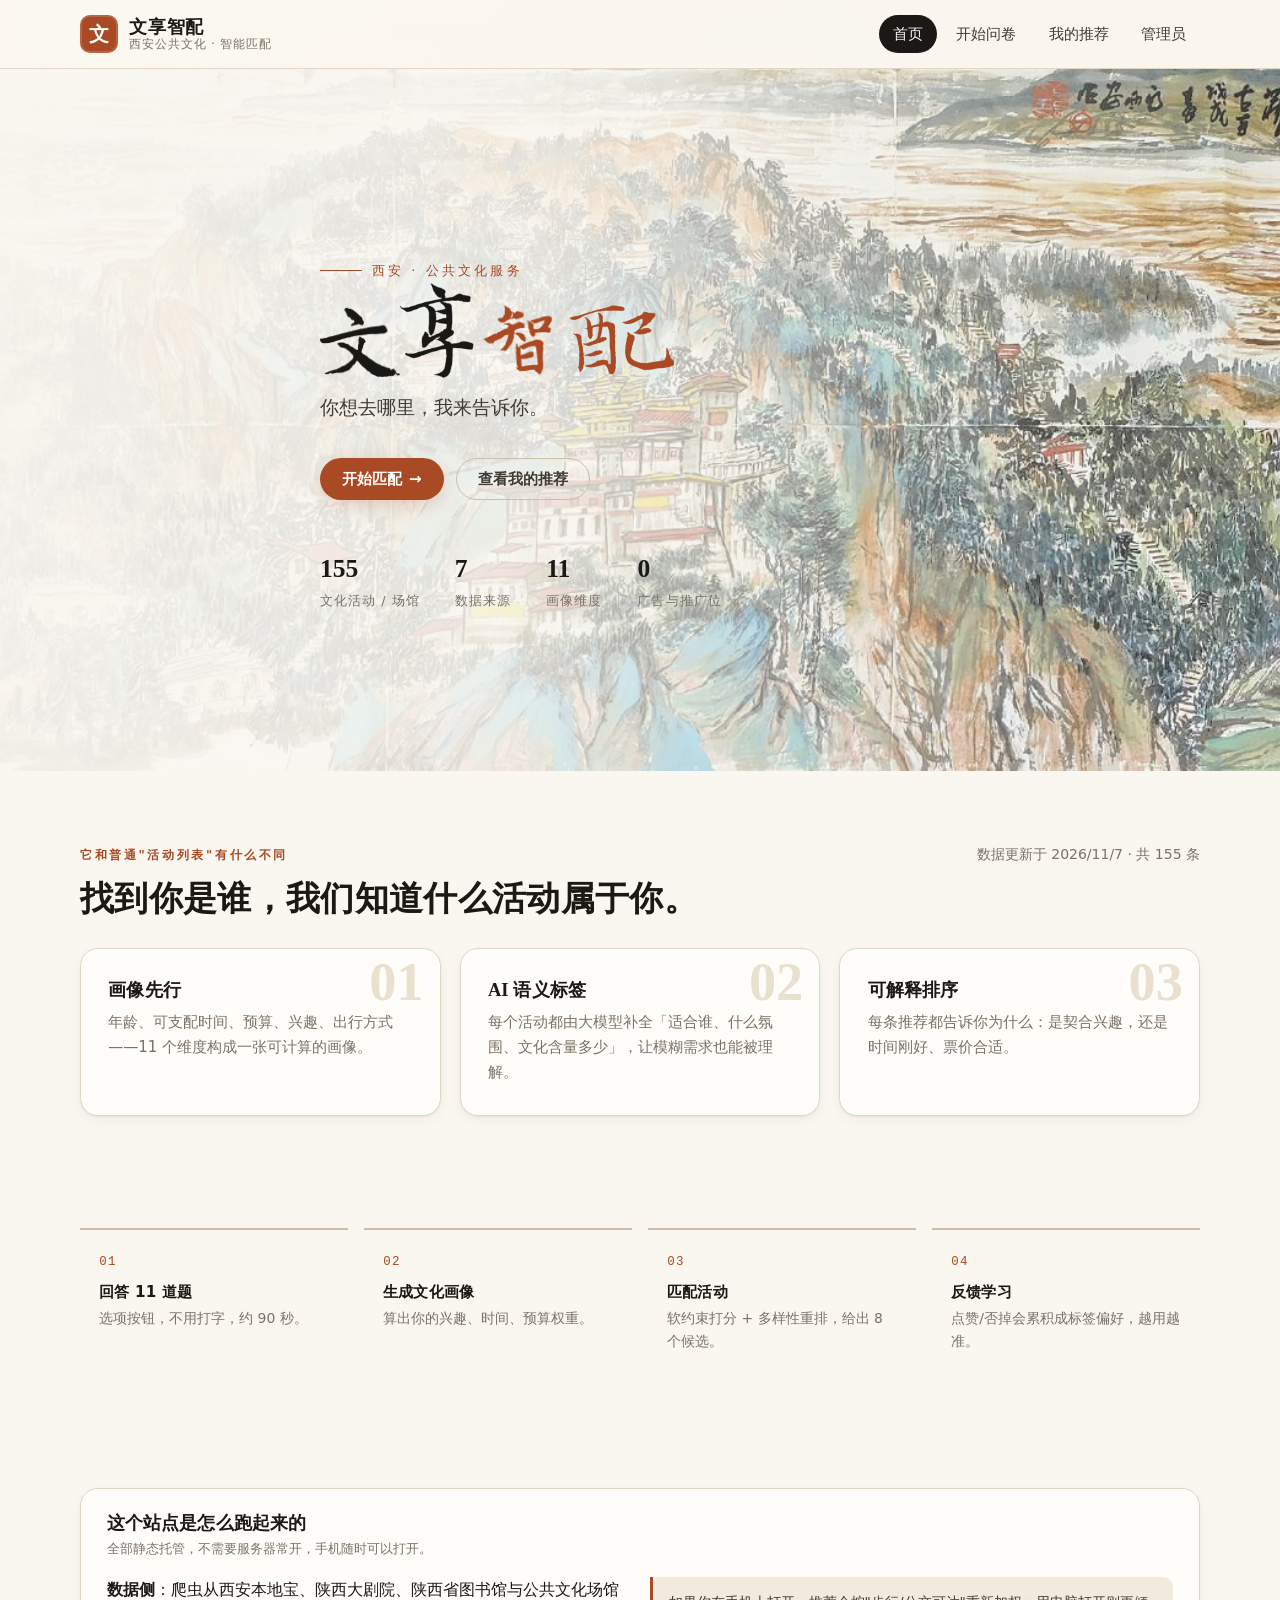
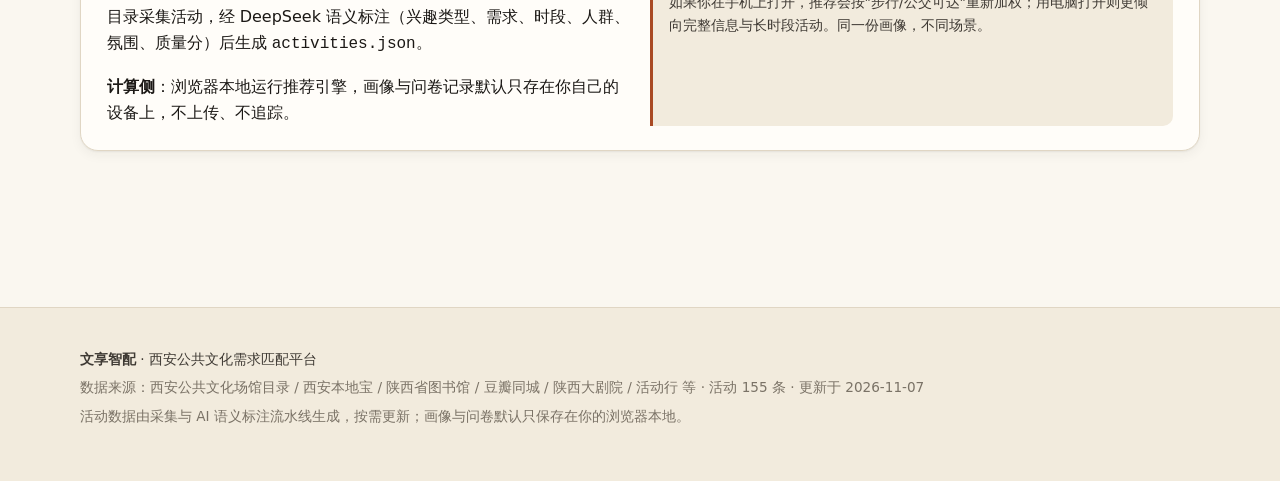
==== commit 7c5161de: "copy(home): 首页文案改写 + 字标按微调结果定稿 - hero 副标题改为「你想去哪里，我来告诉你。」 - 区块标题改为「找到你是谁，我们知道什么活动属于你。」 - 三张卡片去掉「而不是几" ====
--- a/web/index.html
+++ b/web/index.html
@@ -27,7 +27,7 @@
           <img src="assets/images/title/zhi-clay.webp" alt="" aria-hidden="true" width="278" height="300">
           <img src="assets/images/title/pei-clay.webp" alt="" aria-hidden="true" width="371" height="300">
         </h1>
-        <p class="hero-sub">11 道题，把你的「我想去」变成具体的<strong>去哪、什么时候去、值不值得去</strong>。</p>
+        <p class="hero-sub">你想去哪里，我来告诉你。</p>
         <div class="hero-actions">
           <a class="btn btn-primary" href="survey.html">开始匹配 <span aria-hidden="true">→</span></a>
           <a class="btn btn-ghost" href="recommend.html" id="cta-recommend">查看我的推荐</a>
@@ -46,22 +46,22 @@
         <div class="section-head">
           <div>
             <p class="eyebrow">它和普通"活动列表"有什么不同</p>
-            <h2>不是把活动堆给你，是先弄懂你是谁</h2>
+            <h2>找到你是谁，我们知道什么活动属于你。</h2>
           </div>
           <p class="muted small" id="dataset-note">正在加载活动数据…</p>
         </div>
         <div class="feature-grid">
           <article class="feature" data-step="01">
             <h3>画像先行</h3>
-            <p>年龄、可支配时间、预算、兴趣、出行方式——11 个维度构成一张可计算的画像，而不是几个标签。</p>
+            <p>年龄、可支配时间、预算、兴趣、出行方式——11 个维度构成一张可计算的画像。</p>
           </article>
           <article class="feature" data-step="02">
             <h3>AI 语义标签</h3>
-            <p>每个活动都由大模型补全「适合谁、什么氛围、文化含量多少」，让"遛娃""出片""静一静"这类模糊需求也能被理解。</p>
+            <p>每个活动都由大模型补全「适合谁、什么氛围、文化含量多少」，让模糊需求也能被理解。</p>
           </article>
           <article class="feature" data-step="03">
             <h3>可解释排序</h3>
-            <p>每条推荐都告诉你为什么：是契合兴趣，还是时间刚好、票价合适。点「不太合适」，下一次就少推这类。</p>
+            <p>每条推荐都告诉你为什么：是契合兴趣，还是时间刚好、票价合适。</p>
           </article>
         </div>
       </div>
--- a/web/assets/css/app.css
+++ b/web/assets/css/app.css
@@ -164,7 +164,16 @@
   display: flex; align-items: flex-end; gap: 0.11em;
   line-height: 0; margin-bottom: 0.9rem;
 }
-.hero h1.wordmark img { height: 1em; width: auto; display: block; }
+.hero h1.wordmark img {
+  height: 1em; width: auto; display: block;
+  /* 单字微调：--s 缩放倍率，--x / --y 位移（em）。也可以打开 /index.html?tune=1 直接拖 */
+  transform: translate(var(--x, 0em), var(--y, 0em)) scale(var(--s, 1));
+  transform-origin: 50% 100%;
+}
+.hero h1.wordmark img:nth-of-type(1) { --s: 1.000; --x: 0.000em; --y: 0.000em; } /* 文 */
+.hero h1.wordmark img:nth-of-type(2) { --s: 1.350; --x: 0.015em; --y: 0.000em; } /* 享 */
+.hero h1.wordmark img:nth-of-type(3) { --s: 1.000; --x: 0.164em; --y: -0.030em; } /* 智 */
+.hero h1.wordmark img:nth-of-type(4) { --s: 1.162; --x: 0.387em; --y: -0.045em; } /* 配 */
 .hero-kicker { display: inline-flex; align-items: center; gap: 0.6rem; font-size: 0.82rem; letter-spacing: 0.24em; color: var(--clay); text-transform: uppercase; margin-bottom: 1.4rem; }
 .hero-kicker::before { content: ""; width: 42px; height: 1px; background: var(--clay); display: inline-block; }
 .hero-sub { font-size: 1.18rem; color: var(--ink-2); max-width: 36ch; margin-bottom: 2.2rem; }
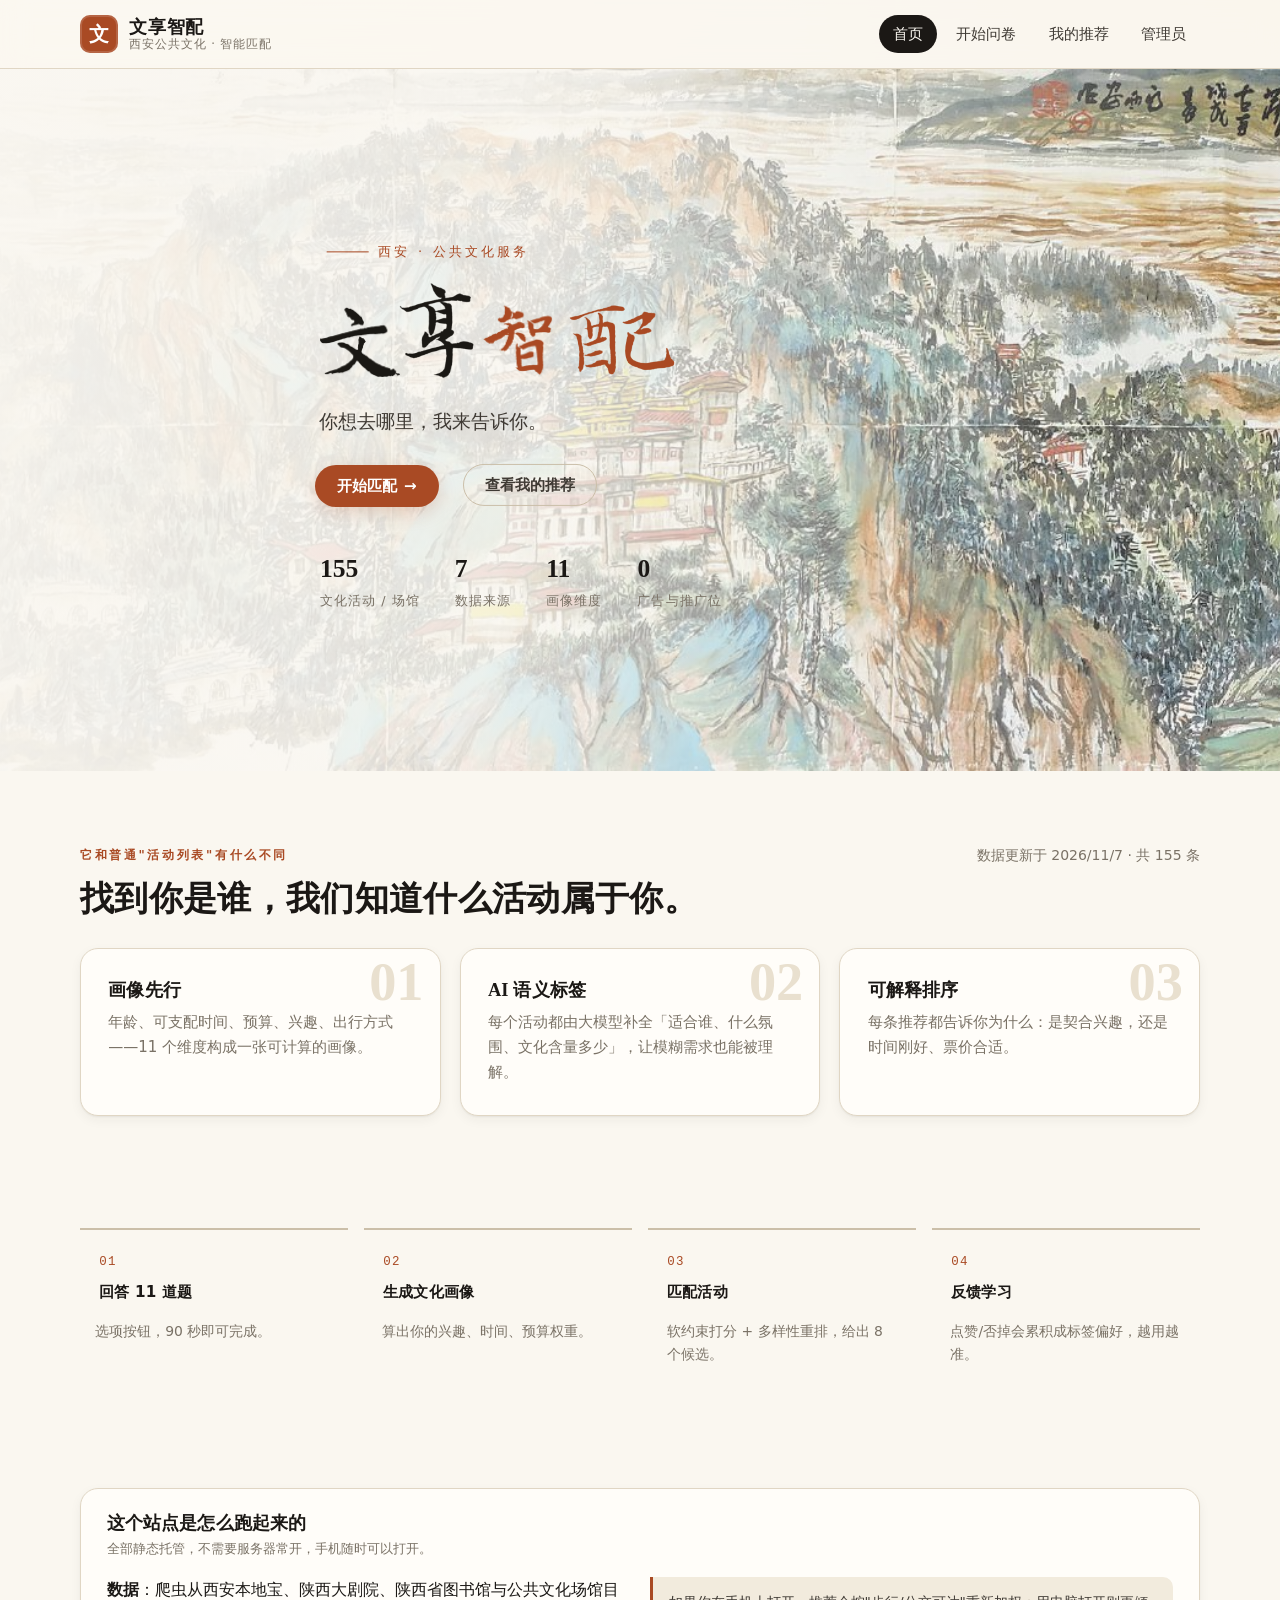
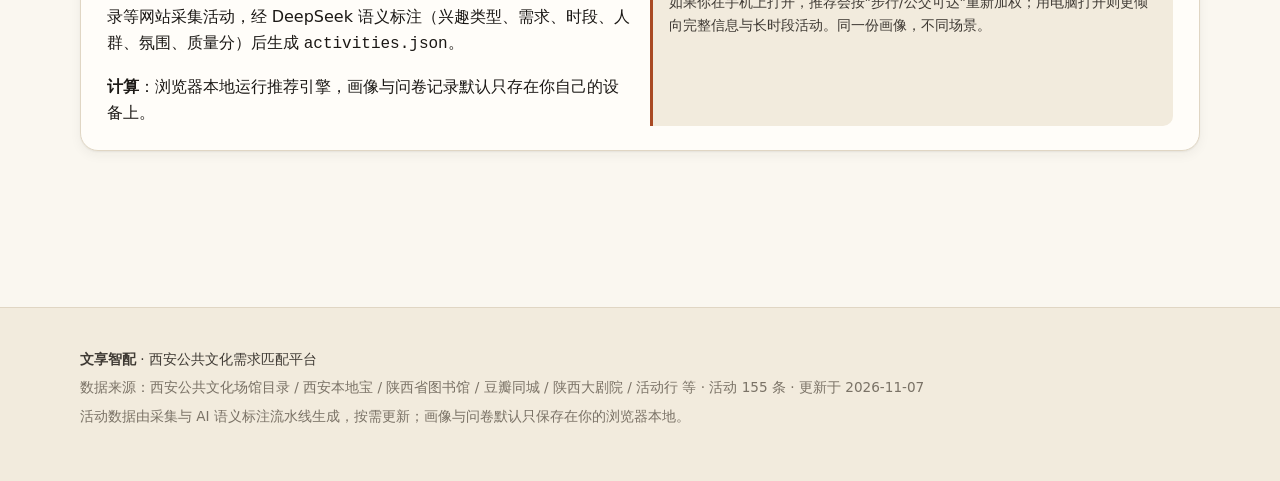
==== commit e96b06cf: "feat: 问卷/推荐/管理端用上三张配图，并落定首页手工改动 - 问卷页右侧圆形《云壑秀岭》，管理端顶部《大雁塔与城南天际线》，推荐页页头《窗里窗外》 - 三张图都做 multiply + 暖色滤镜" ====
--- a/web/index.html
+++ b/web/index.html
@@ -70,7 +70,7 @@
     <section class="section-tight">
       <div class="wrap">
         <div class="flow">
-          <div class="flow-step"><h4>回答 11 道题</h4><p>选项按钮，不用打字，约 90 秒。</p></div>
+          <div class="flow-step"><h4>回答 11 道题</h4><p>选项按钮，90 秒即可完成。</p></div>
           <div class="flow-step"><h4>生成文化画像</h4><p>算出你的兴趣、时间、预算权重。</p></div>
           <div class="flow-step"><h4>匹配活动</h4><p>软约束打分 + 多样性重排，给出 8 个候选。</p></div>
           <div class="flow-step"><h4>反馈学习</h4><p>点赞/否掉会累积成标签偏好，越用越准。</p></div>
@@ -85,8 +85,8 @@
           <p class="panel-sub">全部静态托管，不需要服务器常开，手机随时可以打开。</p>
           <div class="chart-grid">
             <div>
-              <p><strong>数据侧</strong>：爬虫从西安本地宝、陕西大剧院、陕西省图书馆与公共文化场馆目录采集活动，经 DeepSeek 语义标注（兴趣类型、需求、时段、人群、氛围、质量分）后生成 <span class="mono">activities.json</span>。</p>
-              <p style="margin-bottom:0"><strong>计算侧</strong>：浏览器本地运行推荐引擎，画像与问卷记录默认只存在你自己的设备上，不上传、不追踪。</p>
+              <p><strong>数据</strong>：爬虫从西安本地宝、陕西大剧院、陕西省图书馆与公共文化场馆目录等网站采集活动，经 DeepSeek 语义标注（兴趣类型、需求、时段、人群、氛围、质量分）后生成 <span class="mono">activities.json</span>。</p>
+              <p style="margin-bottom:0"><strong>计算</strong>：浏览器本地运行推荐引擎，画像与问卷记录默认只存在你自己的设备上。</p>
             </div>
             <div class="note">
               如果你在手机上打开，推荐会按"步行/公交可达"重新加权；用电脑打开则更倾向完整信息与长时段活动。同一份画像，不同场景。
--- a/web/assets/css/app.css
+++ b/web/assets/css/app.css
@@ -28,7 +28,7 @@
   --radius-pill: 999px;
   --ring-track: #e8ddcb;
   --ring-fill: var(--clay);
-  --serif: "Noto Serif SC", "Source Han Serif SC", "Songti SC", "STSong", "SimSun", Georgia, serif;
+  --serif: "方正公文小标宋", "FZ Gongwen Xiaobiaosong", "方正小标宋简体", "FZXiaoBiaoSong-B05S", "华文中宋", "STZhongsong", "Source Han Serif SC", "Noto Serif SC", "Songti SC", "STSong", "SimSun", Georgia, serif;
   --sans: system-ui, -apple-system, "PingFang SC", "Hiragino Sans GB", "Microsoft YaHei", "Segoe UI", sans-serif;
   --mono: "SF Mono", ui-monospace, "Cascadia Mono", Consolas, monospace;
   --maxw: 1120px;
@@ -183,6 +183,17 @@
 .hero-stats strong { font-family: var(--serif); font-size: 1.6rem; color: var(--ink); }
 .hero-stats span { font-size: 0.8rem; color: var(--muted); letter-spacing: 0.08em; }
 
+/* 首页手工微调：来自 ?edit=1 的拖动结果；不想要就把这一段整块删掉 */
+.hero-kicker { transform: translate(0.51em, -1.42em); }
+.hero-sub { transform: translate(-0.04em, 0.76em); }
+.hero-actions .btn-primary { transform: translate(-0.33em, 0.46em); }
+#cta-recommend { transform: translate(0.46em, 0.39em); }
+#dataset-note { transform: translateY(0.07em); }
+.flow-step:nth-of-type(1) p { transform: translate(-0.29em, 0.96em); }
+.flow-step:nth-of-type(2) p { transform: translate(-0.1em, 0.91em); }
+.flow-step:nth-of-type(3) p { transform: translateY(0.91em); }
+.flow-step:nth-of-type(4) p { transform: translate(-0.05em, 0.91em); }
+
 .feature-grid { display: grid; grid-template-columns: repeat(3, 1fr); gap: 1.2rem; }
 .feature {
   background: var(--white); border: 1px solid var(--line); border-radius: var(--radius);
@@ -199,7 +210,18 @@
 .flow-step::before { counter-increment: step; content: "0" counter(step); display: block; font-family: var(--mono); color: var(--clay); font-size: 0.78rem; margin-bottom: 0.6rem; letter-spacing: 0.1em; }
 
 /* ---------------------------------------------------------------- 问卷 */
-.survey-shell { min-height: calc(100vh - 68px); display: grid; place-items: center; padding: 2.5rem 1.25rem 3.5rem; background: linear-gradient(180deg, #f7f2e8 0%, var(--paper) 60%); }
+.survey-shell {
+  min-height: calc(100vh - 68px); display: grid; place-items: center;
+  grid-template-columns: minmax(0, 780px) 250px; gap: 0 2.5rem;
+  padding: 2.5rem 1.25rem 3.5rem; background: linear-gradient(180deg, #f7f2e8 0%, var(--paper) 60%);
+}
+.survey-art { margin: 0; display: flex; flex-direction: column; align-items: center; gap: 0.9rem; }
+.survey-art img {
+  width: 100%; aspect-ratio: 1; object-fit: cover; border-radius: 50%;
+  border: 1px solid var(--line); mix-blend-mode: multiply;
+  filter: saturate(0.82) contrast(1.03);
+}
+.survey-art figcaption { font-family: var(--serif); font-size: 0.78rem; letter-spacing: 0.16em; color: var(--muted); }
 .survey-card { width: min(100%, 780px); background: var(--white); border: 1px solid var(--line); border-radius: 24px; box-shadow: var(--shadow-md); overflow: hidden; }
 .survey-top { padding: 1.4rem 1.8rem 1.1rem; border-bottom: 1px solid var(--line); background: linear-gradient(180deg, #fffdf8, #fbf6ec); }
 .survey-progress { display: flex; align-items: center; gap: 1rem; margin-top: 0.9rem; }
@@ -237,6 +259,16 @@
 /* ---------------------------------------------------------------- 推荐 */
 .page-head { padding: 3rem 0 1.5rem; }
 .page-head h1 { font-size: clamp(2rem, 4.6vw, 3rem); }
+.page-head--art { display: grid; grid-template-columns: minmax(0, 1fr) 320px; gap: 2.4rem; align-items: center; }
+.page-head--art > div { min-width: 0; }
+.page-art { margin: 0; display: flex; flex-direction: column; gap: 0.55rem; }
+.page-art img {
+  width: 100%; height: 190px; object-fit: cover; object-position: center 45%;
+  border-radius: var(--radius); border: 1px solid var(--line);
+  mix-blend-mode: multiply; opacity: 0.95;
+  filter: sepia(0.5) saturate(0.55) brightness(1.2) contrast(0.9);
+}
+.page-art figcaption { font-family: var(--serif); font-size: 0.76rem; letter-spacing: 0.12em; color: var(--muted); text-align: right; }
 .profile-bar { display: flex; flex-wrap: wrap; gap: 0.5rem; margin: 1.1rem 0 0; }
 .profile-chip { background: var(--white); border: 1px solid var(--line); border-radius: var(--radius-pill); padding: 0.35rem 0.85rem; font-size: 0.82rem; color: var(--ink-2); }
 .profile-chip b { color: var(--muted); font-weight: 500; margin-right: 0.3rem; }
@@ -319,6 +351,13 @@
 
 /* ---------------------------------------------------------------- 管理端 */
 .admin-head { padding: 2.8rem 0 1rem; }
+.admin-banner { position: relative; margin: 0 0 1.6rem; border-radius: var(--radius); overflow: hidden; border: 1px solid var(--line); }
+.admin-banner img { display: block; width: 100%; height: 220px; object-fit: cover; object-position: center 42%; filter: saturate(0.82) contrast(1.02); }
+.admin-banner figcaption {
+  position: absolute; left: 1.1rem; bottom: 1rem; padding: 0.28rem 0.75rem;
+  border-radius: var(--radius-pill); background: rgba(250, 247, 240, 0.9);
+  font-size: 0.76rem; letter-spacing: 0.08em; color: var(--ink-2);
+}
 .tabs { display: inline-flex; gap: 0.25rem; background: var(--paper-2); border-radius: var(--radius-pill); padding: 0.25rem; margin: 1rem 0 1.75rem; }
 .tabs button { border: none; background: transparent; padding: 0.45rem 1rem; border-radius: var(--radius-pill); cursor: pointer; font-size: 0.88rem; color: var(--ink-2); }
 .tabs button[aria-selected="true"] { background: var(--ink); color: var(--paper); }
@@ -375,6 +414,13 @@
 }
 
 /* ---------------------------------------------------------------- 响应式 */
+@media (max-width: 1080px) {
+  .survey-shell { grid-template-columns: minmax(0, 780px); }
+  .survey-art { display: none; }
+  .page-head--art { grid-template-columns: 1fr; }
+  .page-art { display: none; }
+}
+
 @media (max-width: 960px) {
   .feature-grid { grid-template-columns: 1fr; }
   .flow { grid-template-columns: repeat(2, 1fr); }
@@ -404,12 +450,13 @@
   .rec-foot { flex-direction: column; align-items: stretch; }
   .rec-actions { justify-content: space-between; }
   .lookup { padding: 1.1rem; }
+  .admin-banner img { height: 150px; }
 }
 
 /* ---------------------------------------------------------------- 打印 */
 @media print {
   body { background: #fff; }
-  .topbar, .site-footer, .admin-actions, .tabs, .lookup, #toast-host, .rec-actions, .btn { display: none !important; }
+  .topbar, .site-footer, .admin-actions, .tabs, .lookup, #toast-host, .rec-actions, .btn, .admin-banner { display: none !important; }
   .panel, .stat-card, .rec-card { box-shadow: none; border-color: #ccc; break-inside: avoid; }
   .wrap { width: 100%; }
   a { color: inherit; text-decoration: none; }
